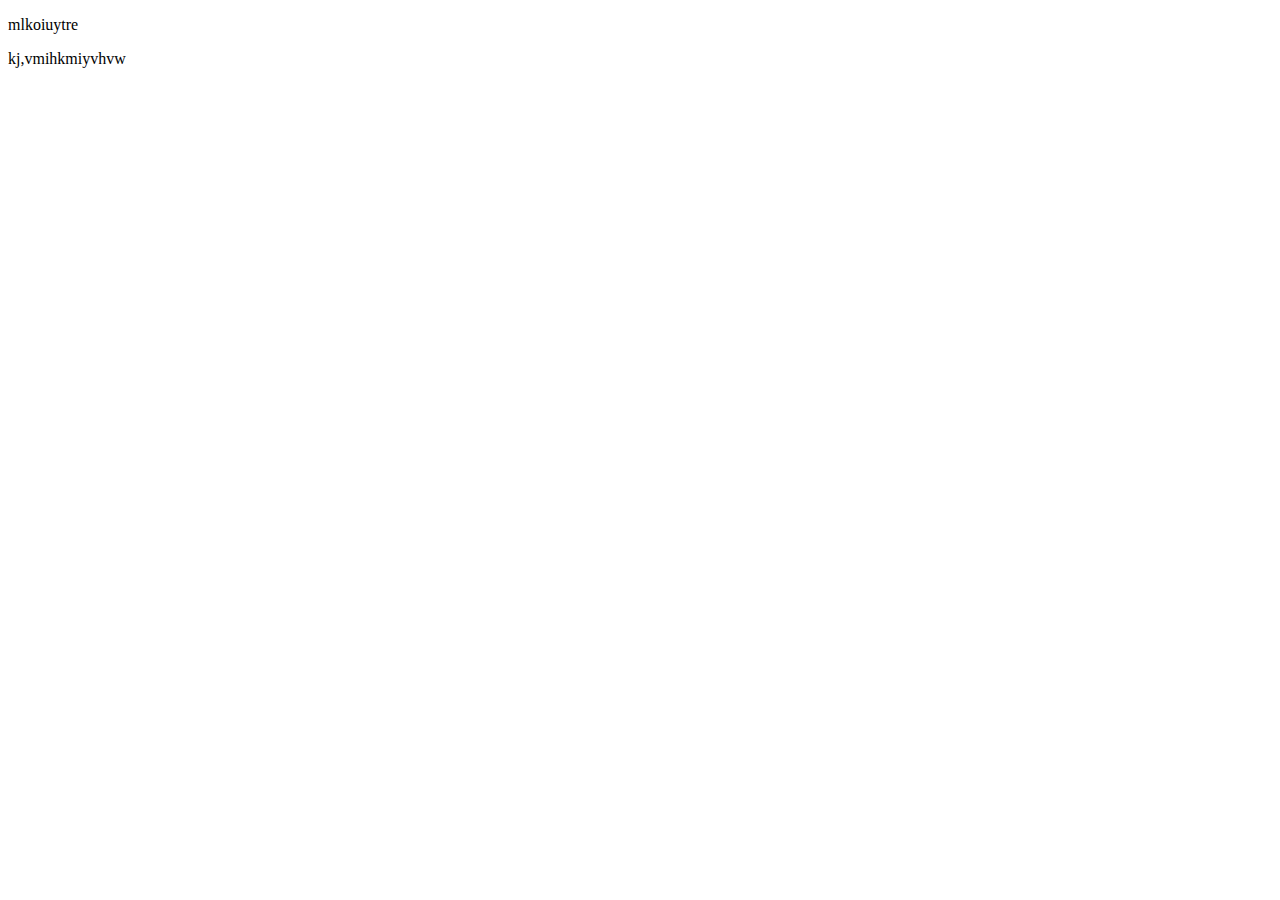
==== index.html @ d152b114 "msg" ====
<!DOCTYPE html>
<html lang="en">
<head>
    <meta charset="UTF-8">
    <meta http-equiv="X-UA-Compatible" content="IE=edge">
    <meta name="viewport" content="width=device-width, initial-scale=1.0">
    <title>Document</title>
</head>
<body>
    <p>mlkoiuytre</p>
    <p>kj,vmihkmiyvhvw</p>
</body>
</html>
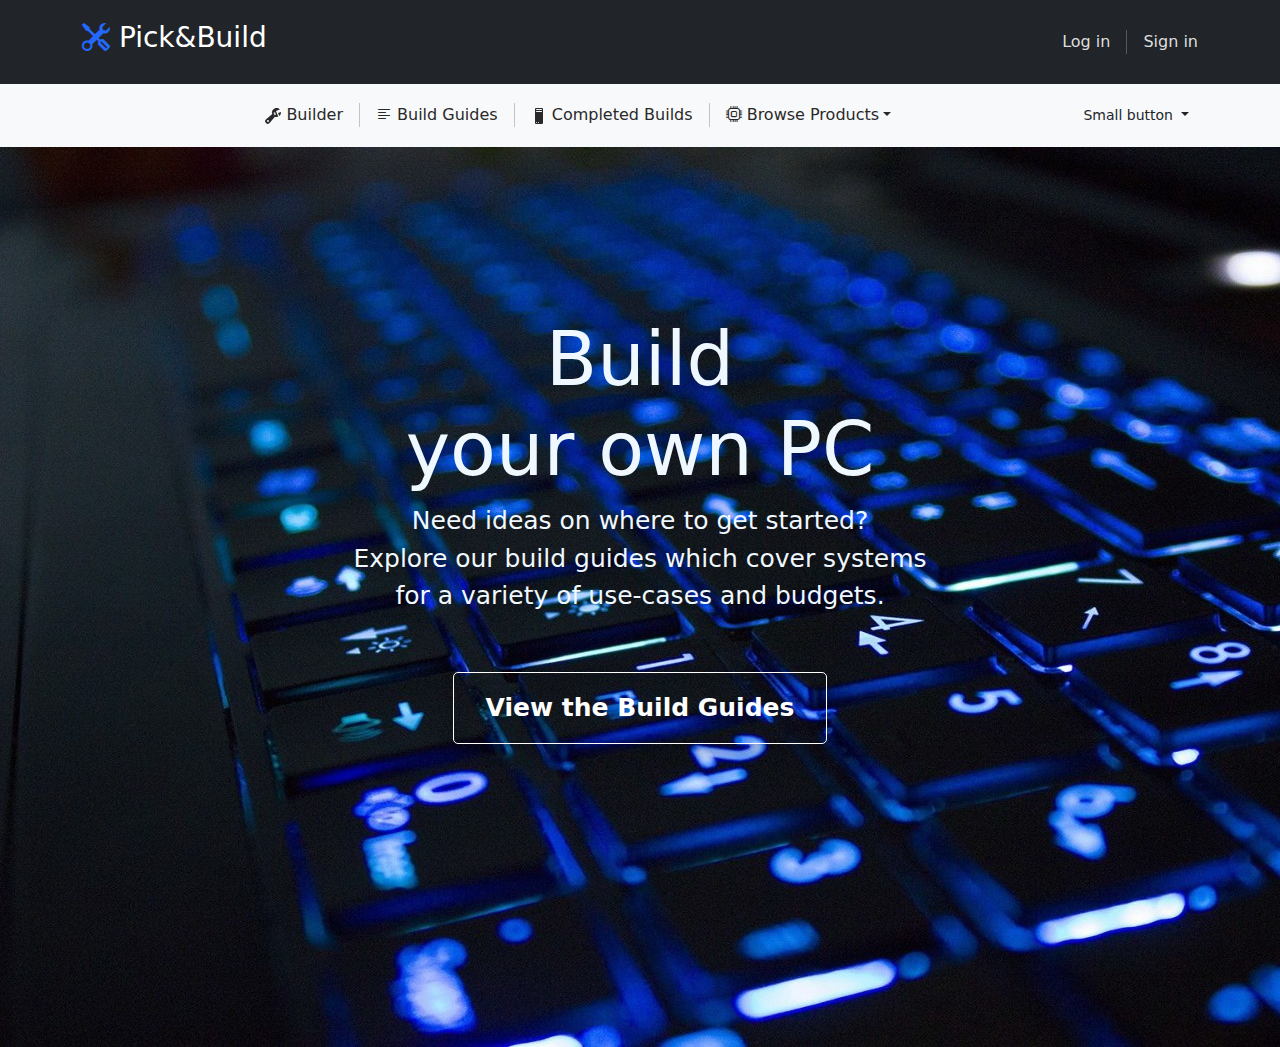
==== commit 1b0a7ec2: "msg" ====
--- a/index.html
+++ b/index.html
@@ -4,10 +4,130 @@
     <meta charset="UTF-8">
     <meta http-equiv="X-UA-Compatible" content="IE=edge">
     <meta name="viewport" content="width=device-width, initial-scale=1.0">
-    <title>Document</title>
+    <title>game</title>
+    <link rel="stylesheet" href="pickNbuild.css">
+    <script src="jquery-3.6.3.min.js"></script>
+    <script src="pickNbuild.js"></script>
+    <link href="https://cdn.jsdelivr.net/npm/bootstrap@5.2.3/dist/css/bootstrap.min.css" rel="stylesheet">
+    <script src="https://cdn.jsdelivr.net/npm/bootstrap@5.2.3/dist/js/bootstrap.bundle.min.js"></script>
+
+    <!-- icon library -->
+    <link rel="stylesheet" href="https://cdnjs.cloudflare.com/ajax/libs/font-awesome/4.7.0/css/font-awesome.min.css">
+    <link rel="stylesheet" href="https://cdn.jsdelivr.net/npm/bootstrap-icons@1.5.0/font/bootstrap-icons.css">
 </head>
 <body>
-    <p>mlkoiuytre</p>
-    <p>kj,vmihkmiyvhvw</p>
+    <div class="navbar navbar-expand-sm navbar-dark bg-dark py-3">
+        <div class="container">
+            <a class="navbar-brand" href="index.html"><h3 class="nav1"><i class="blue bi bi-tools"></i> Pick&Build</h3></a>
+            <div class="d-flex">
+                <ul class="navbar-nav me-auto hstack gap-3">
+                    <li class="nav-item">
+                        <a class="link1" href="#">Log in</a>
+                    </li>
+                    <div class="vr text-light"></div>
+                    <li class="nav-item">
+                        <a class="link1" href="#">Sign in</a>
+                    </li>
+                </ul>
+            </div>
+        </div>
+    </div>
+    <nav class="navbar navbar-expand-sm bg-light navbar-light sticky-top py-3">
+        <div class="container">
+            <ul class="navbar-nav m-auto hstack gap-3">
+                <li class="nav-item">
+                    <a class="link2" href="Builder.html"><svg xmlns="http://www.w3.org/2000/svg" width="16" height="16" fill="currentColor" class="bi bi-wrench-adjustable" viewBox="0 0 16 16">
+                        <path d="M16 4.5a4.492 4.492 0 0 1-1.703 3.526L13 5l2.959-1.11c.027.2.041.403.041.61Z"/>
+                        <path d="M11.5 9c.653 0 1.273-.139 1.833-.39L12 5.5 11 3l3.826-1.53A4.5 4.5 0 0 0 7.29 6.092l-6.116 5.096a2.583 2.583 0 1 0 3.638 3.638L9.908 8.71A4.49 4.49 0 0 0 11.5 9Zm-1.292-4.361-.596.893.809-.27a.25.25 0 0 1 .287.377l-.596.893.809-.27.158.475-1.5.5a.25.25 0 0 1-.287-.376l.596-.893-.809.27a.25.25 0 0 1-.287-.377l.596-.893-.809.27-.158-.475 1.5-.5a.25.25 0 0 1 .287.376ZM3 14a1 1 0 1 1 0-2 1 1 0 0 1 0 2Z"/>
+                      </svg> Builder</a>
+                </li>
+                <div class="vr text-dark"></div>
+                <li class="nav-item">
+                    <a class="link2" href="Build Guides.html"><i class="bi bi-text-left"></i> Build Guides</a>
+                </li>
+                <div class="vr text-dark"></div>
+                <li class="nav-item">
+                    <a class="link2" href=""><svg xmlns="http://www.w3.org/2000/svg" width="16" height="16" fill="currentColor" class="bi bi-pc" viewBox="0 0 16 16">
+                        <path d="M5 0a1 1 0 0 0-1 1v14a1 1 0 0 0 1 1h6a1 1 0 0 0 1-1V1a1 1 0 0 0-1-1H5Zm.5 14a.5.5 0 1 1 0 1 .5.5 0 0 1 0-1Zm2 0a.5.5 0 1 1 0 1 .5.5 0 0 1 0-1ZM5 1.5a.5.5 0 0 1 .5-.5h5a.5.5 0 0 1 0 1h-5a.5.5 0 0 1-.5-.5ZM5.5 3h5a.5.5 0 0 1 0 1h-5a.5.5 0 0 1 0-1Z"/>
+                      </svg> Completed Builds</a>
+                </li>
+                <div class="vr text-dark"></div>
+                <li class="nav-item dropdown">
+                    <a class="link2 dropdown-toggle" href="#" id="navbarDarkDropdownMenuLink" role="button" data-bs-toggle="dropdown" aria-expanded="false"><i class="bi bi-cpu"></i> Browse Products</a>
+                    
+                </li>
+                
+            </ul>
+            <button class="btn btn-sm dropdown-toggle" type="button" data-bs-toggle="dropdown" aria-expanded="false">
+                Small button
+            </button>
+            <div class="dropdown-menu">
+                <div class="bg-secondary container">
+                    <div class="w-50">
+                        <div class="cards">
+                            <div class="cards m-1 card w-25">
+                                <img class="m-2 m-0 card shadow" src="default.png"alt="">
+                                <span class="text-center mb-2">cpu</span>
+                            </div>
+                            <div class="cards m-1 card w-25">
+                                <img class="m-2 m-0 card shadow hover-effect" src="default.png"alt="">
+                                <span class="text-center mb-2">cpu</span>
+                            </div>
+                            <div class="cards m-1 card w-25">
+                                <img class="m-2 m-0 card shadow hover-effect" src="default.png"alt="">
+                                <span class="m-auto mb-2">cpu</span>
+                            </div>
+                            <div class="cards m-1 card w-25">
+                                <img class="m-2 m-0 card shadow hover-effect" src="default.png"alt="">
+                                <span class="text-center mb-2">cpu</span>
+                            </div>
+                        </div>
+                        <div class="cards">
+                            <div class="cards m-1 card w-25">
+                                <img class="m-2 m-0 card shadow" src="default.png"alt="">
+                                <span class="text-center mb-2">cpu</span>
+                            </div>
+                            <div class="cards m-1 card w-25">
+                                <img class="m-2 m-0 card shadow hover-effect" src="default.png"alt="">
+                                <span class="text-center mb-2">cpu</span>
+                            </div>
+                            <div class="cards m-1 card w-25">
+                                <img class="m-2 m-0 card shadow hover-effect" src="default.png"alt="">
+                                <span class="m-auto mb-2">cpu</span>
+                            </div>
+                            <div class="cards m-1 card w-25">
+                                <img class="m-2 m-0 card shadow hover-effect" src="default.png"alt="">
+                                <span class="text-center mb-2">cpu</span>
+                            </div>
+                        </div>
+                    </div>
+                    <div class="cards w-50">
+                        
+                    </div>
+                </div>
+            </div>
+        </div>
+    </nav>
+    <div class="pc-background-image diplay-flex">
+        <div class="container">
+            <div class="text-center m-auto">
+                <h1 style="font-size: 75px;">Build <br>your own PC</h1>
+                <p>Need ideas on where to get started? <br>Explore our build guides which cover systems <br>for a variety of use-cases and budgets.</p>
+                <br>
+                <button class="button-navbar shadow"><a class="link-btn" href="">View the Build Guides</a></button>
+            </div>
+            <div class="m-3"></div>
+        </div>
+    </div>
+      <div class="text-light container-fluid">
+        
+        </div>
+    <script>
+        $(document).ready(function(){
+            $("#navbarDarkDropdownMenuLink").click(function(){
+                let dropdown_content = $()
+            })
+        })
+    </script>
 </body>
 </html>--- a/pickNbuild.css
+++ b/pickNbuild.css
@@ -0,0 +1,71 @@
+.pc-background-image
+{
+    background-image: url(navbar-background-image.jpg);
+    height: 900px;
+    color: aliceblue;
+    font-size: 25px;
+}
+.pc-background-image div
+{
+    padding-top: 7%;
+}
+.link1
+{
+    color: rgb(222, 222, 222);
+    text-decoration: none;
+    font-weight: 500;
+}
+.link1:hover
+{
+    color: rgb(36, 105, 255);
+}
+.link2
+{
+    color: rgb(41, 41, 41);
+    text-decoration: none;
+    font-weight: 500;
+}
+.link2:hover
+{
+    color: rgb(36, 105, 255);
+}
+.blue
+{
+    color: rgb(36, 105, 255);
+}
+.button-navbar
+{
+    background-color: #ffffff00;
+    border: none;
+    padding: 16px 32px;
+    text-align: center;
+    text-decoration: none;
+    font-weight: 600;
+    border: 1px solid white;
+    border-radius: 5px;
+    margin: 4px 2px;
+    transition: 0.3s;
+}
+  
+.button-navbar:hover
+{
+    background-color: #ffffff;
+    color: rgb(36, 105, 255);
+}
+.link-btn
+{
+    text-decoration: none;
+    color: rgb(255, 255, 255);
+}
+.link-btn:hover
+{
+    color: rgb(36, 105, 255);
+}
+.diplay-flex
+{
+    display: flex;
+}
+div.dropdown-menu
+{
+    width: 500px;
+}
